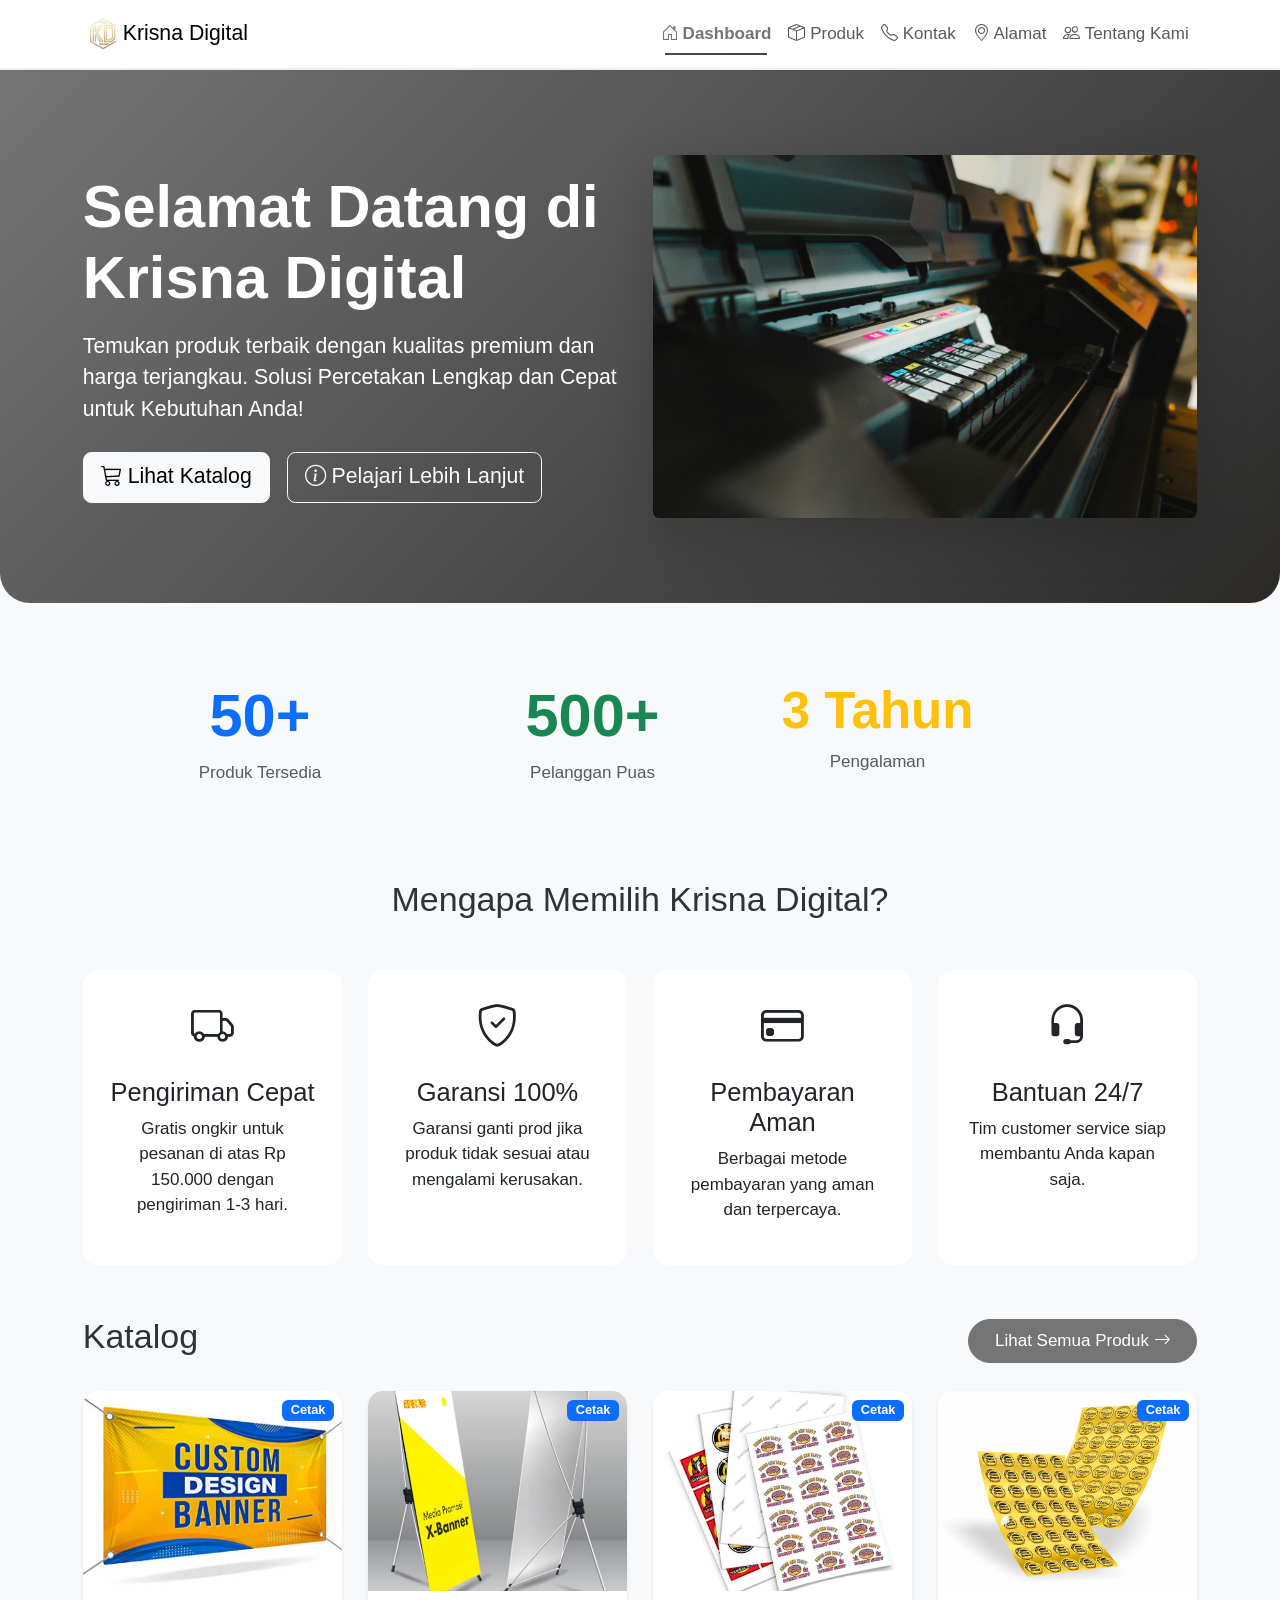
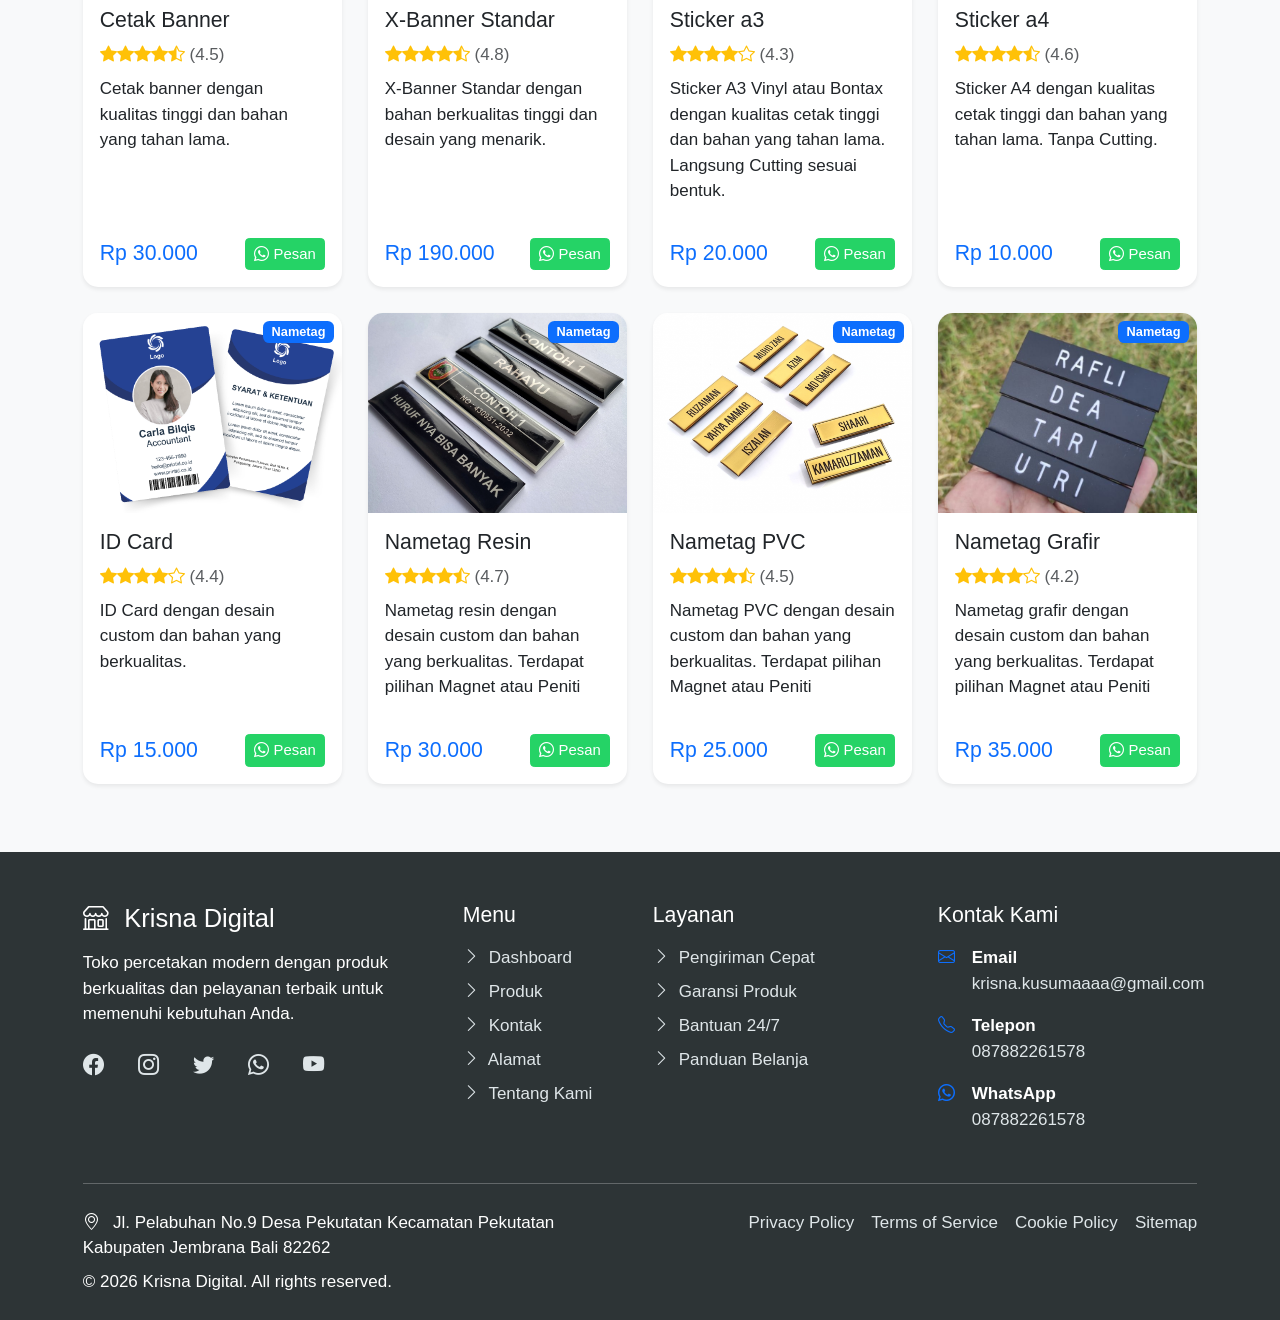
==== index.html @ 3eef27c8 "first commit" ====
<!DOCTYPE html>
<html lang="id">
<head>
    <meta charset="UTF-8">
    <meta name="viewport" content="width=device-width, initial-scale=1.0">
    <title>Dashboard - Krisna Digital</title>

    <!-- Bootstrap 5 CSS -->
    <link href="https://cdn.jsdelivr.net/npm/bootstrap@5.3.0-alpha1/dist/css/bootstrap.min.css" rel="stylesheet">
    
    <!-- Bootstrap Icons -->
    <link rel="stylesheet" href="https://cdn.jsdelivr.net/npm/bootstrap-icons@1.10.3/font/bootstrap-icons.css">
    
    <!-- CSS Anda -->
    <link rel="stylesheet" href="assets/css/style.css">
    <link rel="stylesheet" href="assets/css/responsive.css">

    <!-- Favicon -->
    <link rel="icon" type="image/x-icon" href="https://cdn.jsdelivr.net/npm/bootstrap-icons@1.10.3/font/bootstrap-icons.css#shop">
</head>
<body>
  
    
    <!-- Navigation -->
    <div id="navigation-container"></div>
    <div class="navbar-spacer" style="height: 70px;"></div>

    <main>
        <!-- Hero Section -->
        <section class="hero-section">
            <div class="container">
                <div class="row align-items-center">
                    <div class="col-lg-6">
                        <h1 class="display-4 fw-bold mb-3">Selamat Datang di Krisna Digital</h1>
                        <p class="lead mb-4">Temukan produk terbaik dengan kualitas premium dan harga terjangkau. Solusi Percetakan Lengkap dan Cepat untuk Kebutuhan Anda!</p>
                        <div class="d-flex flex-wrap gap-3">
                            <a href="products.html" class="btn btn-light btn-lg">
                                <i class="bi bi-cart3"></i> Lihat Katalog
                            </a>
                            <a href="#features" class="btn btn-outline-light btn-lg">
                                <i class="bi bi-info-circle"></i> Pelajari Lebih Lanjut
                            </a>
                        </div>
                    </div>
                    <div class="col-lg-6 mt-4 mt-lg-0">
                        <div class="position-relative">
                            <img src="images/hero.jpg" 
                                 alt="Hero Image" 
                                 class="img-fluid rounded shadow-lg">
                            <div class="position-absolute bottom-0 start-0 m-4">
                            </div>
                        </div>
                    </div>
                </div>
            </div>
        </section>

        <!-- Stats Section -->
        <section class="container mb-5">
            <div class="row text-center g-4">
                <div class="col-md-4">
                    <div class="card border-0 bg-light p-4">
                        <h2 class="display-4 fw-bold text-primary">50+</h2>
                        <p class="text-muted">Produk Tersedia</p>
                    </div>
                </div>
                <div class="col-md-3">
                    <div class="card border-0 bg-light p-4">
                        <h2 class="display-4 fw-bold text-success">500+</h2>
                        <p class="text-muted">Pelanggan Puas</p>
                    </div>
                </div>
                <div class="col-md-3">
                    <div class="card border-0 bg-light p-4">
                        <h2 class="display-5 fw-bold text-warning">3 Tahun</h2>
                        <p class="text-muted">Pengalaman</p>
                    </div>
                </div>
            </div>
        </section>

        <!-- Features Section -->
        <section id="features" class="container mb-5">
            <h2 class="text-center mb-5">Mengapa Memilih Krisna Digital?</h2>
            <div class="row g-4">
                <div class="col-md-3">
                    <div class="card feature-card text-center p-4">
                        <div class="card-icon">
                            <i class="bi bi-truck"></i>
                        </div>
                        <h4>Pengiriman Cepat</h4>
                        <p>Gratis ongkir untuk pesanan di atas Rp 150.000 dengan pengiriman 1-3 hari.</p>
                    </div>
                </div>
                <div class="col-md-3">
                    <div class="card feature-card text-center p-4">
                        <div class="card-icon">
                            <i class="bi bi-shield-check"></i>
                        </div>
                        <h4>Garansi 100%</h4>
                        <p>Garansi ganti prod jika produk tidak sesuai atau mengalami kerusakan.</p>
                    </div>
                </div>
                <div class="col-md-3">
                    <div class="card feature-card text-center p-4">
                        <div class="card-icon">
                            <i class="bi bi-credit-card"></i>
                        </div>
                        <h4>Pembayaran Aman</h4>
                        <p>Berbagai metode pembayaran yang aman dan terpercaya.</p>
                    </div>
                </div>
                <div class="col-md-3">
                    <div class="card feature-card text-center p-4">
                        <div class="card-icon">
                            <i class="bi bi-headset"></i>
                        </div>
                        <h4>Bantuan 24/7</h4>
                        <p>Tim customer service siap membantu Anda kapan saja.</p>
                    </div>
                </div>
            </div>
        </section>

        <!-- Featured Products -->
        <section class="container mb-5">
            <div class="d-flex justify-content-between align-items-center mb-4">
                <h2>Katalog</h2>
                <a href="products.html" class="btn btn-primary">
                    Lihat Semua Produk <i class="bi bi-arrow-right"></i>
                </a>
            </div>
            <div class="row g-4" id="featuredProducts">
                <!-- Produk akan di-load via JavaScript -->
            </div>
        </section>
    </main>

    
    <!-- Include Footer -->
    <div id="footer-container"></div>

    <!-- Bootstrap JS Bundle -->
    <script src="https://cdn.jsdelivr.net/npm/bootstrap@5.3.0-alpha1/dist/js/bootstrap.bundle.min.js"></script>
    
    <!-- Custom JS -->
    <script src="assets/js/main.js"></script>
    <!-- WhatsApp Configuration -->
<script src="assets/js/whatsapp-config.js"></script>
    <!-- Setelah main.js -->
    <script src="assets/js/navbar.js"></script>
    
    <!-- Dashboard-specific JS -->
    <script>
        // Di script section index.html (bagian featured products)
        document.addEventListener('DOMContentLoaded', function() {
            const featuredProductsContainer = document.getElementById('featuredProducts');
            if (featuredProductsContainer) {
                // Ambil 8 produk pertama
                const featuredProducts = products.slice(0, 8);
                
                featuredProductsContainer.innerHTML = featuredProducts.map(product => `
                    <div class="col-md-3">
                        <div class="card product-card shadow-sm h-100">
                            <div class="position-relative">
                                <img src="${product.image}" class="product-img" alt="${product.name}"
                                    onerror="this.onerror=null; this.src='https://via.placeholder.com/500x500/e0e0e0/333333?text=No+Image';">
                                <span class="badge position-absolute top-0 end-0 m-2 ${product.category === 'Cetak' ? 'bg-primary' : product.category === 'Nametag' ? 'bg-primary' : product.category === 'Layanan' ? 'bg-success' : product.category === 'Fotografi' ? 'bg-warning' : 'bg-info'}">
                                    ${product.category}
                                </span>
                            </div>
                            <div class="card-body d-flex flex-column">
                                <h5 class="card-title">${product.name}</h5>
                                <div class="mb-2">
                                    ${generateRatingStars(product.rating)}
                                </div>
                                <p class="card-text flex-grow-1">${product.description}</p>
                                <div class="d-flex justify-content-between align-items-center mt-auto pt-3">
                                    <h5 class="text-primary mb-0">${formatRupiah(product.price)}</h5>
                                    <button class="btn btn-success btn-sm btn-buy" data-product-id="${product.id}">
                                        <i class="bi bi-whatsapp"></i> Pesan
                                    </button>
                                </div>
                            </div>
                        </div>
                    </div>
                `).join('');
            }
        });
    </script>
    <!-- Load Components -->
    <script>
        // Load header, navigation and footer components
        document.addEventListener('DOMContentLoaded', function() {
           
            // Load navigation
            fetch('pages/navigation.html')
                .then(response => response.text())
                .then(data => {
                    document.getElementById('navigation-container').innerHTML = data;
                    updateNavbarActiveState();
                })
                .catch(error => console.error('Error loading navigation:', error));
            
            // Load footer
            fetch('pages/footer.html')
                .then(response => response.text())
                .then(data => {
                    document.getElementById('footer-container').innerHTML = data;
                })
                .catch(error => console.error('Error loading footer:', error));
        });
    </script>
  

</body>
</html>
---- assets/css/style.css ----
/* :root {
    --primary-color: #3c28f5;
    --secondary-color: #e2a82b;
    --accent-color: #fd79a8;
    --success-color: #00b894;
    --light-color: #f9f7fe;
    --dark-color: #2d3436;
} */

body {
    font-family: 'Segoe UI', Tahoma, Geneva, Verdana, sans-serif;
    background-color: #f8f9fa;
    color: var(--dark-color);
}


/* Pindahkan semua style CSS dari tag <style> ke file ini */
        :root {
            --primary-color: #757575;
            --secondary-color: #2b2a29;
            --accent-color: #fd79a8;
            --success-color: #00b894;
            --light-color: #f9f7fe;
            --dark-color: #2d3436;
        }
        
        body {
            font-family: 'Segoe UI', Tahoma, Geneva, Verdana, sans-serif;
            background-color: #f8f9fa;
            color: var(--dark-color);
        }
        
        /* ============================================
   NAVBAR STICKY STYLES
   ============================================ */

/* Navbar sticky */
.navbar.sticky-top {
    position: sticky;
    top: 0;
    z-index: 1030;
    transition: all 0.3s ease;
    backdrop-filter: blur(10px);
    -webkit-backdrop-filter: blur(10px);
}

/* Efek glassmorphism saat scroll */
.navbar.scrolled {
    background-color: rgba(255, 255, 255, 0.95) !important;
    box-shadow: 0 4px 20px rgba(0, 0, 0, 0.1);
    border-bottom: 1px solid rgba(0, 0, 0, 0.05);
}

/* Smooth transition */
.navbar {
    transition: all 0.3s ease-in-out;
}

/* Navbar shrink effect */
.navbar.shrink {
    padding-top: 0.5rem !important;
    padding-bottom: 0.5rem !important;
}

.navbar.shrink .navbar-brand {
    font-size: 1.5rem;
    transition: font-size 0.3s ease;
}

.navbar.shrink .nav-link {
    font-size: 0.95rem;
    transition: font-size 0.3s ease;
}

/* Navbar brand animation */
.navbar-brand {
    transition: all 0.3s ease;
    display: flex;
    align-items: center;
}

.navbar-brand i {
    transition: all 0.3s ease;
}

.navbar.shrink .navbar-brand i {
    font-size: 1.5rem;
}

/* Navbar link hover effect */
.nav-link {
    position: relative;
    transition: all 0.3s ease;
}

.nav-link::after {
    content: '';
    position: absolute;
    bottom: 0;
    left: 50%;
    width: 0;
    height: 2px;
    background-color: var(--primary-color);
    transition: all 0.3s ease;
    transform: translateX(-50%);
}

.nav-link:hover::after,
.nav-link.active::after {
    width: 80%;
}

/* Cart button animation */
.btn-outline-primary {
    transition: all 0.3s ease;
}

.btn-outline-primary:hover {
    transform: translateY(-2px);
    box-shadow: 0 4px 12px rgba(108, 92, 231, 0.2);
}

/* Navbar toggler animation */
.navbar-toggler {
    transition: all 0.3s ease;
    border: none;
    padding: 0.5rem;
}

.navbar-toggler:focus {
    box-shadow: 0 0 0 2px rgba(108, 92, 231, 0.25);
}

/* Navbar collapse animation */
.navbar-collapse.collapsing,
.navbar-collapse.show {
    transition: all 0.3s ease;
}

/* ============================================
   RESPONSIVE NAVBAR STICKY
   ============================================ */

@media (max-width: 991.98px) {
    .navbar-collapse {
        background-color: white;
        padding: 1rem;
        border-radius: 10px;
        box-shadow: 0 5px 15px rgba(0, 0, 0, 0.1);
        margin-top: 0.5rem;
    }
    
    .nav-link {
        padding: 0.75rem 1rem !important;
        border-radius: 8px;
        margin-bottom: 0.25rem;
    }
    
    .nav-link:hover {
        background-color: rgba(108, 92, 231, 0.1);
    }
    
    .nav-link::after {
        display: none;
    }
    
    .navbar.shrink .navbar-brand {
        font-size: 1.3rem;
    }
}

/* Fix untuk mobile */
@media (max-width: 767.98px) {
    .navbar {
        padding: 0.75rem 0;
    }
    
    .navbar.shrink {
        padding-top: 0.4rem !important;
        padding-bottom: 0.4rem !important;
    }
    
    .navbar-spacer {
        height: 60px !important;
    }
    
    .navbar.shrink ~ .navbar-spacer {
        height: 55px !important;
    }
}

/* Fix untuk tablet */
@media (min-width: 768px) and (max-width: 991.98px) {
    .navbar-spacer {
        height: 65px;
    }
    
    .navbar.shrink ~ .navbar-spacer {
        height: 60px;
    }
}
        
        .hero-section {
            background: linear-gradient(135deg, var(--primary-color), var(--secondary-color));
            color: white;
            padding: 5rem 0;
            border-radius: 0 0 30px 30px;
            margin-bottom: 3rem;
        }
        
        .feature-card {
            border: none;
            border-radius: 15px;
            transition: transform 0.3s, box-shadow 0.3s;
            background-color: white;
            height: 100%;
        }
        
        .feature-card:hover {
            transform: translateY(-10px);
            box-shadow: 0 10px 25px rgba(0,0,0,0.1);
        }
        
        .card-icon {
            font-size: 2.5rem;
            margin-bottom: 1rem;
        }
        
        .product-card {
            border: none;
            border-radius: 15px;
            overflow: hidden;
            transition: transform 0.3s;
            background-color: white;
            height: 100%;
        }
        
        .product-card:hover {
            transform: translateY(-5px);
        }
        
        .product-img {
            height: 200px;
            object-fit: cover;
            width: 100%;
        }
        
        .btn-primary {
            background-color: var(--primary-color);
            border-color: var(--primary-color);
            padding: 0.5rem 1.5rem;
            border-radius: 50px;
        }
        
        .btn-primary:hover {
            background-color: #5b4bd8;
            border-color: #5b4bd8;
        }
        
        .btn-accent {
            background-color: var(--accent-color);
            border-color: var(--accent-color);
            color: white;
            padding: 0.5rem 1.5rem;
            border-radius: 50px;
        }
        
        .btn-accent:hover {
            background-color: #e84393;
            border-color: #e84393;
            color: white;
        }
        
        .page-header {
            background: linear-gradient(135deg, var(--primary-color), var(--secondary-color));
            color: white;
            padding: 3rem 0;
            border-radius: 0 0 20px 20px;
            margin-bottom: 3rem;
        }
        
        .contact-form {
            background-color: white;
            padding: 2rem;
            border-radius: 15px;
            box-shadow: 0 5px 15px rgba(0,0,0,0.05);
        }
        
        .address-card {
            border-left: 5px solid var(--primary-color);
            border-radius: 10px;
        }
        
        .about-icon {
            font-size: 3rem;
            color: var(--primary-color);
            margin-bottom: 1.5rem;
        }
        
        .team-member {
            text-align: center;
            margin-bottom: 2rem;
        }
        
        .team-img {
            width: 150px;
            height: 150px;
            object-fit: cover;
            border-radius: 50%;
            border: 5px solid var(--light-color);
            margin-bottom: 1rem;
        }
        
        footer {
            background-color: var(--dark-color);
            color: white;
            padding: 3rem 0 1.5rem;
            margin-top: 4rem;
        }
        
        .footer-link {
            color: #dfe6e9;
            text-decoration: none;
            transition: color 0.2s;
        }
        
        .footer-link:hover {
            color:#747474 ;
        }
        
        .social-icon {
            font-size: 1.5rem;
            margin-right: 1rem;
            color: #dfe6e9;
        }
        
        /* Active page indicator in navbar */
        .nav-link.active {
            color: var(--primary-color) !important;
            font-weight: 600;
        }
        
        /* Responsive adjustments */
        @media (max-width: 768px) {
            .hero-section {
                padding: 3rem 0;
                border-radius: 0 0 20px 20px;
            }
            
            .display-4 {
                font-size: 2.5rem;
            }
        }


        /* ============================================
   PAGINATION STYLES
   ============================================ */

.pagination {
    margin-bottom: 0;
}

.page-link {
    color: var(--primary-color);
    border: 1px solid var(--gray-color);
    margin: 0 2px;
    border-radius: 8px !important;
    transition: all 0.3s ease;
    padding: 0.5rem 0.75rem;
    min-width: 40px;
    text-align: center;
}

.page-link:hover {
    color: white;
    background-color: var(--primary-color);
    border-color: var(--primary-color);
    transform: translateY(-2px);
    box-shadow: 0 4px 8px rgba(108, 92, 231, 0.2);
}

.page-item.active .page-link {
    background-color: var(--primary-color);
    border-color: var(--primary-color);
    color: white;
    box-shadow: 0 4px 8px rgba(108, 92, 231, 0.2);
}

.page-item.disabled .page-link {
    color: #6c757d;
    background-color: var(--light-color);
    border-color: var(--gray-color);
    opacity: 0.6;
}

/* Responsive pagination */
@media (max-width: 768px) {
    .pagination {
        flex-wrap: wrap;
        justify-content: center;
    }
    
    .page-link {
        padding: 0.375rem 0.5rem;
        font-size: 0.875rem;
        margin: 2px;
    }
}

/* Pagination info */
#pageInfo {
    font-size: 0.875rem;
    opacity: 0.8;
}

/* Items per page selector */
#itemsPerPage {
    max-width: 100px;
}

/* Product counter */
#productCounter {
    font-size: 0.95rem;
    color: var(--dark-color);
    font-weight: 500;
}

@media (max-width: 768px) {
    #productCounter {
        text-align: center;
        margin-bottom: 1rem;
    }
    
    .d-flex.justify-content-between.align-items-center {
        flex-direction: column;
        gap: 1rem;
    }
}

/* WhatsApp button style */
.btn-success {
    background-color: #25D366 !important;
    border-color: #25D366 !important;
}

.btn-success:hover {
    background-color: #1da851 !important;
    border-color: #1da851 !important;
    transform: translateY(-2px);
    box-shadow: 0 4px 12px rgba(37, 211, 102, 0.3);
}

/* Stok habis button */
.btn-secondary:disabled {
    opacity: 0.6;
    cursor: not-allowed;
}
---- assets/css/responsive.css ----
/* ============================================
   RESPONSIVE CSS
   ============================================ */

/* Extra Small Devices (Phones, less than 576px) */
@media (max-width: 575.98px) {
    /* Typography */
    .display-4 {
        font-size: 2rem !important;
    }
    
    h1 {
        font-size: 1.75rem !important;
    }
    
    h2 {
        font-size: 1.5rem !important;
    }
    
    h3 {
        font-size: 1.25rem !important;
    }
    
    .lead {
        font-size: 1rem !important;
    }
    
    /* Navigation */
    .navbar-brand {
        font-size: 1.5rem;
    }
    
    .navbar-nav {
        text-align: center;
        margin-top: 1rem;
    }
    
    .nav-link {
        padding: 0.75rem 0 !important;
        justify-content: center;
    }
    
    /* Hero Section */
    .hero-section {
        padding: 2rem 0 !important;
        border-radius: 0 0 15px 15px !important;
    }
    
    .hero-section .btn {
        width: 100%;
        margin-bottom: 0.5rem;
    }
    
    /* Cards */
    .feature-card,
    .product-card,
    .address-card {
        margin-bottom: 1rem;
    }
    
    .product-img {
        height: 150px !important;
    }
    
    /* Buttons */
    .btn {
        width: 100%;
        margin-bottom: 0.5rem;
    }
    
    .btn-group {
        flex-direction: column;
        width: 100%;
    }
    
    .btn-group .btn {
        border-radius: 10px !important;
        margin-bottom: 0.5rem;
    }
    
    /* Forms */
    .contact-form {
        padding: 1.5rem !important;
    }
    
    /* Footer */
    footer {
        padding: 2rem 0 1rem !important;
    }
    
    footer .row > div {
        margin-bottom: 1.5rem;
    }
    
    /* Team */
    .team-img {
        width: 120px !important;
        height: 120px !important;
    }
}

/* Small Devices (Landscape Phones, 576px and up) */
@media (min-width: 576px) and (max-width: 767.98px) {
    .display-4 {
        font-size: 2.25rem;
    }
    
    .hero-section {
        padding: 3rem 0;
    }
    
    .product-img {
        height: 180px;
    }
    
    .team-img {
        width: 140px;
        height: 140px;
    }
}

/* Medium Devices (Tablets, 768px and up) */
@media (min-width: 768px) and (max-width: 991.98px) {
    .display-4 {
        font-size: 2.5rem;
    }
    
    .navbar-nav .nav-link {
        padding: 0.5rem 0.75rem !important;
    }
    
    /* Adjust product grid for tablets */
    .col-md-3 {
        flex: 0 0 50%;
        max-width: 50%;
    }
    
    .product-img {
        height: 180px;
    }
}

/* Large Devices (Desktops, 992px and up) */
@media (min-width: 992px) and (max-width: 1199.98px) {
    /* Desktop adjustments */
    .container {
        max-width: 960px;
    }
    
    .product-img {
        height: 180px;
    }
}

/* Extra Large Devices (Large Desktops, 1200px and up) */
@media (min-width: 1200px) {
    .container {
        max-width: 1140px;
    }
}

/* ============================================
   PRINT STYLES
   ============================================ */
@media print {
    /* Hide unnecessary elements for printing */
    .navbar,
    footer,
    .btn,
    .product-card .btn-buy,
    .contact-form button,
    .hero-section .btn {
        display: none !important;
    }
    
    /* Improve print layout */
    body {
        font-size: 12pt;
        color: #000;
        background: #fff;
    }
    
    .container {
        width: 100%;
        max-width: 100%;
    }
    
    .page-header {
        background: #fff !important;
        color: #000 !important;
        border-bottom: 2px solid #000;
    }
    
    /* Cards for print */
    .card {
        border: 1px solid #000 !important;
        box-shadow: none !important;
    }
    
    /* Links for print */
    a {
        color: #000 !important;
        text-decoration: underline;
    }
    
    /* Show URLs after links */
    a[href]:after {
        content: " (" attr(href) ")";
        font-size: 0.9em;
        font-weight: normal;
    }
    
    /* Don't show URLs for internal links */
    a[href^="#"]:after,
    a[href^="javascript:"]:after {
        content: "";
    }
}



/* ============================================
   HIGH CONTRAST MODE
   ============================================ */
@media (prefers-contrast: high) {
    :root {
        --primary-color: #0000ff;
        --secondary-color: #ff0000;
    }
    
    body {
        color: #000;
        background: #fff;
    }
    
    .btn {
        border: 2px solid #000;
    }
}

/* ============================================
   REDUCED MOTION
   ============================================ */
@media (prefers-reduced-motion: reduce) {
    *,
    *::before,
    *::after {
        animation-duration: 0.01ms !important;
        animation-iteration-count: 1 !important;
        transition-duration: 0.01ms !important;
        scroll-behavior: auto !important;
    }
    
    .feature-card:hover,
    .product-card:hover {
        transform: none !important;
    }
}

/* ============================================
   ORIENTATION SPECIFIC STYLES
   ============================================ */
/* Portrait */
@media (orientation: portrait) {
    .hero-section {
        padding: 3rem 0;
    }
}

/* Landscape */
@media (orientation: landscape) and (max-height: 500px) {
    .navbar {
        position: static !important;
    }
    
    .hero-section {
        padding: 2rem 0;
        min-height: auto;
    }
}

/* ============================================
   SPECIFIC DEVICE FIXES
   ============================================ */
/* iPhone X/XS/11 Pro notch support */
@supports (padding: max(0px)) {
    body {
        padding-left: min(0vmin, env(safe-area-inset-left));
        padding-right: min(0vmin, env(safe-area-inset-right));
    }
    
    .navbar {
        padding-left: max(1rem, env(safe-area-inset-left));
        padding-right: max(1rem, env(safe-area-inset-right));
    }
}

/* Fix for iOS form elements */
input,
textarea,
select {
    appearance: none;
    -webkit-appearance: none;
    -moz-appearance: none;
    border-radius: 10px;
}

/* Fix for Chrome autofill background */
input:-webkit-autofill,
input:-webkit-autofill:hover,
input:-webkit-autofill:focus,
textarea:-webkit-autofill,
textarea:-webkit-autofill:hover,
textarea:-webkit-autofill:focus,
select:-webkit-autofill,
select:-webkit-autofill:hover,
select:-webkit-autofill:focus {
    -webkit-box-shadow: 0 0 0px 1000px white inset !important;
    transition: background-color 5000s ease-in-out 0s;
}

@media (prefers-color-scheme: dark) {
    input:-webkit-autofill,
    input:-webkit-autofill:hover,
    input:-webkit-autofill:focus {
        -webkit-box-shadow: 0 0 0px 1000px #2d2d2d inset !important;
        -webkit-text-fill-color: #e0e0e0 !important;
    }
}

/* ============================================
   UTILITY CLASSES FOR RESPONSIVE
   ============================================ */
.text-center-xs {
    text-align: center;
}

@media (min-width: 768px) {
    .text-center-xs {
        text-align: left;
    }
}

.hide-on-mobile {
    display: none;
}

@media (min-width: 768px) {
    .hide-on-mobile {
        display: block;
    }
    
    .hide-on-desktop {
        display: none;
    }
}

/* ============================================
   GRID GAP FIXES
   ============================================ */
.row.gap-1 {
    margin-left: -0.25rem;
    margin-right: -0.25rem;
}

.row.gap-1 > [class*="col-"] {
    padding-left: 0.25rem;
    padding-right: 0.25rem;
}

.row.gap-2 {
    margin-left: -0.5rem;
    margin-right: -0.5rem;
}

.row.gap-2 > [class*="col-"] {
    padding-left: 0.5rem;
    padding-right: 0.5rem;
}

.row.gap-3 {
    margin-left: -1rem;
    margin-right: -1rem;
}

.row.gap-3 > [class*="col-"] {
    padding-left: 1rem;
    padding-right: 1rem;
}

/* ============================================
   IMAGE RESPONSIVENESS
   ============================================ */
.img-fluid {
    max-width: 100%;
    height: auto;
}

.img-cover {
    object-fit: cover;
    width: 100%;
    height: 100%;
}

.img-contain {
    object-fit: contain;
    width: 100%;
    height: 100%;
}

/* Aspect ratio containers */
.aspect-ratio-16-9 {
    position: relative;
    padding-bottom: 56.25%; /* 16:9 */
}

.aspect-ratio-4-3 {
    position: relative;
    padding-bottom: 75%; /* 4:3 */
}

.aspect-ratio-1-1 {
    position: relative;
    padding-bottom: 100%; /* 1:1 */
}

.aspect-ratio-content {
    position: absolute;
    top: 0;
    left: 0;
    width: 100%;
    height: 100%;
}

/* ============================================
   FONT SIZE ADJUSTMENTS
   ============================================ */
html {
    font-size: 16px;
}

@media (max-width: 767px) {
    html {
        font-size: 14px;
    }
}

@media (min-width: 1200px) {
    html {
        font-size: 17px;
    }
}

/* ============================================
   FORM RESPONSIVENESS
   ============================================ */
.form-row-responsive {
    display: flex;
    flex-wrap: wrap;
    margin-left: -0.5rem;
    margin-right: -0.5rem;
}

.form-col-responsive {
    padding-left: 0.5rem;
    padding-right: 0.5rem;
    flex: 0 0 100%;
    max-width: 100%;
}

@media (min-width: 768px) {
    .form-col-responsive {
        flex: 0 0 50%;
        max-width: 50%;
    }
}

/* ============================================
   TABLE RESPONSIVENESS
   ============================================ */
.table-responsive {
    display: block;
    width: 100%;
    overflow-x: auto;
    -webkit-overflow-scrolling: touch;
}

.table-responsive table {
    min-width: 600px;
}

/* ============================================
   CUSTOM SCROLLBAR
   ============================================ */
@media (min-width: 768px) {
    ::-webkit-scrollbar {
        width: 10px;
        height: 10px;
    }
    
    ::-webkit-scrollbar-track {
        background: #f1f1f1;
        border-radius: 5px;
    }
    
    ::-webkit-scrollbar-thumb {
        background: var(--primary-color);
        border-radius: 5px;
    }
    
    ::-webkit-scrollbar-thumb:hover {
        background: #a1a1a1;
    }
}
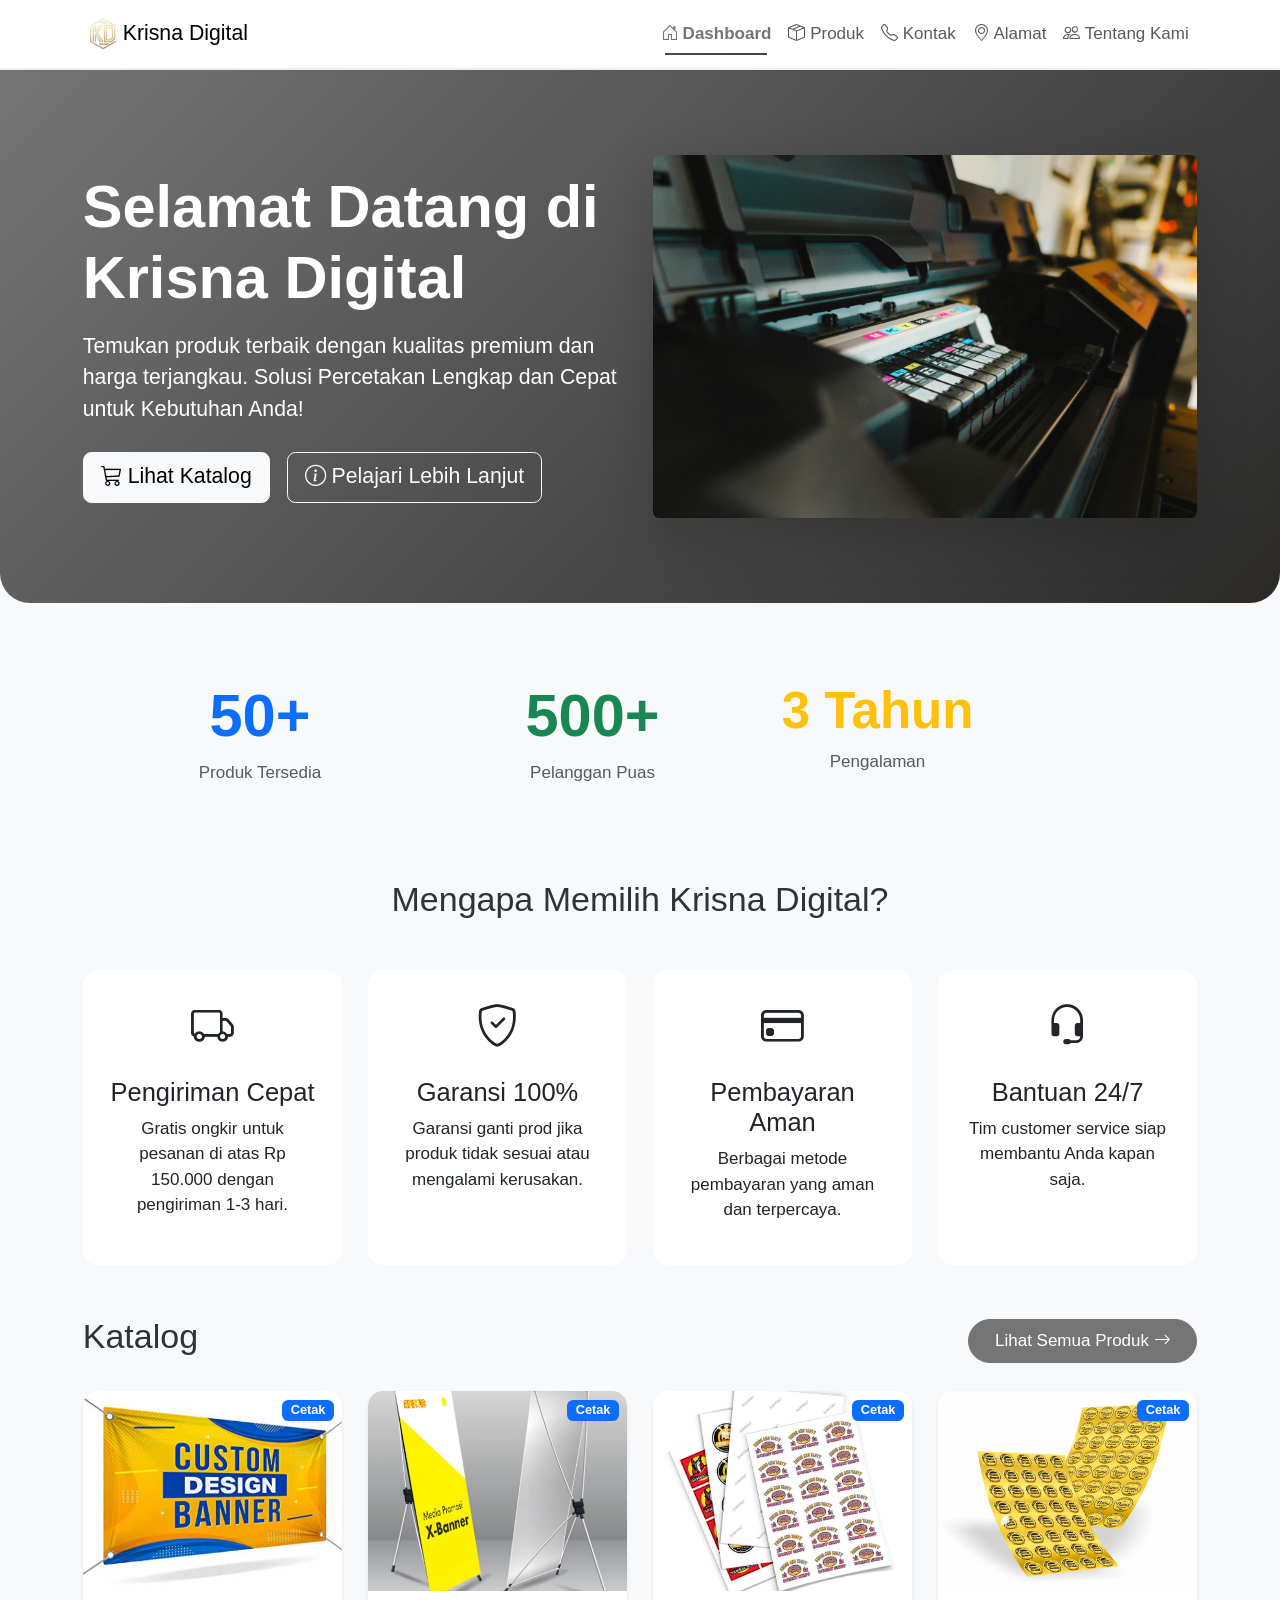
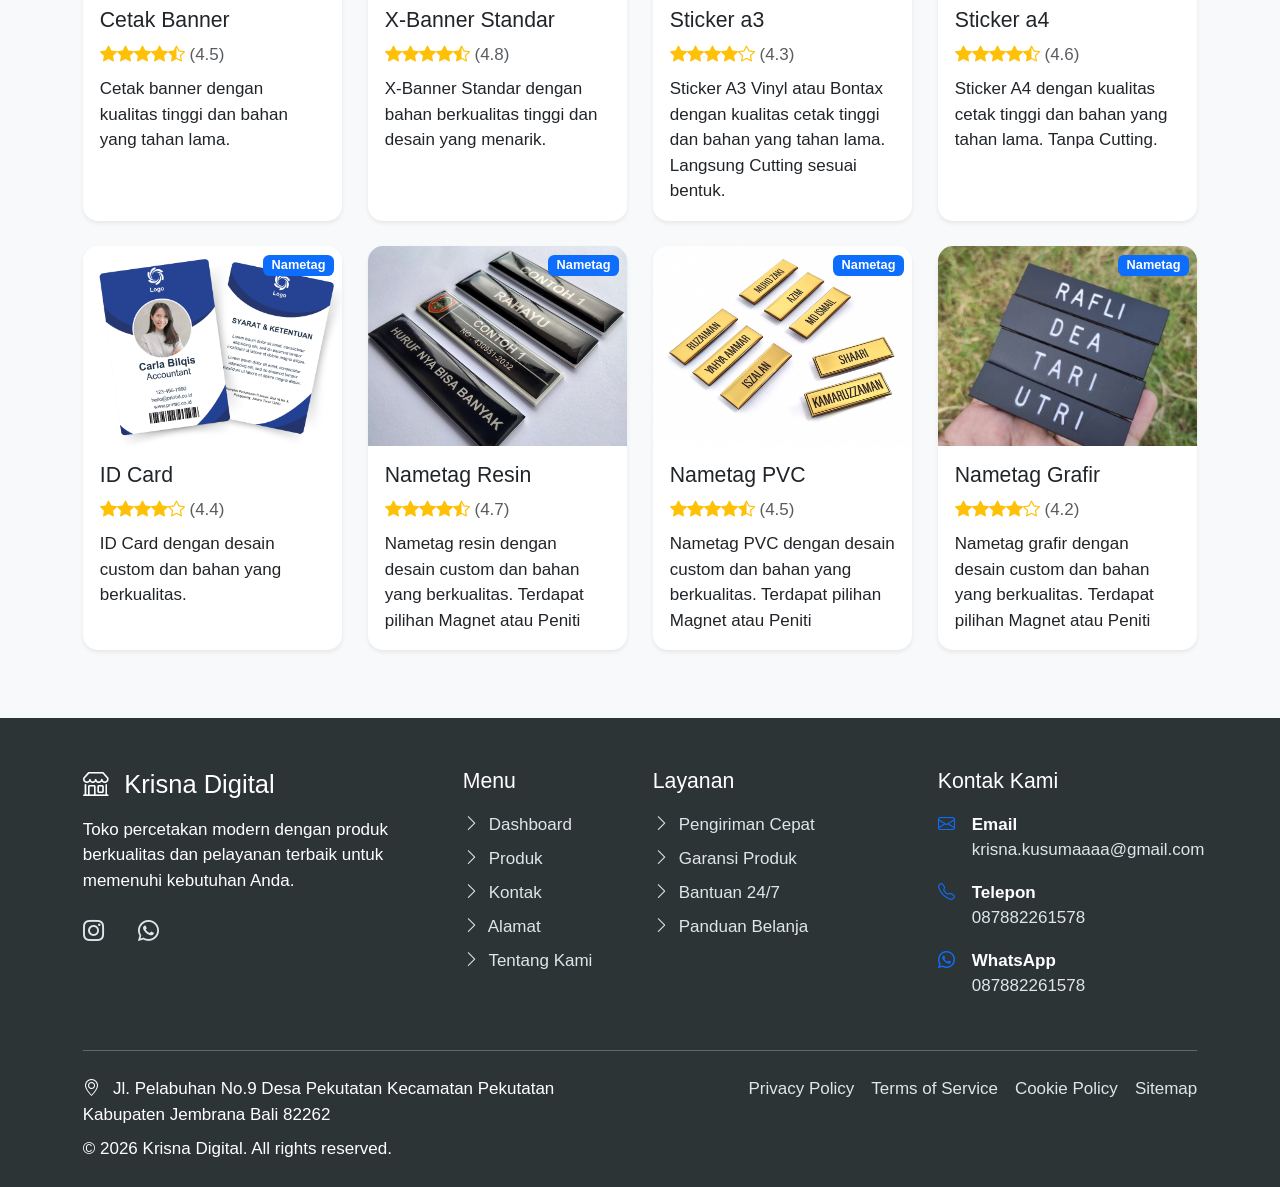
==== commit b1446979: "update 2026" ====
--- a/index.html
+++ b/index.html
@@ -83,7 +83,7 @@
         <section id="features" class="container mb-5">
             <h2 class="text-center mb-5">Mengapa Memilih Krisna Digital?</h2>
             <div class="row g-4">
-                <div class="col-md-3">
+                <div class="col-6 col-md-3">
                     <div class="card feature-card text-center p-4">
                         <div class="card-icon">
                             <i class="bi bi-truck"></i>
@@ -92,7 +92,7 @@
                         <p>Gratis ongkir untuk pesanan di atas Rp 150.000 dengan pengiriman 1-3 hari.</p>
                     </div>
                 </div>
-                <div class="col-md-3">
+                <div class="col-6 col-md-3">
                     <div class="card feature-card text-center p-4">
                         <div class="card-icon">
                             <i class="bi bi-shield-check"></i>
@@ -101,7 +101,7 @@
                         <p>Garansi ganti prod jika produk tidak sesuai atau mengalami kerusakan.</p>
                     </div>
                 </div>
-                <div class="col-md-3">
+                <div class="col-6 col-md-3">
                     <div class="card feature-card text-center p-4">
                         <div class="card-icon">
                             <i class="bi bi-credit-card"></i>
@@ -110,7 +110,7 @@
                         <p>Berbagai metode pembayaran yang aman dan terpercaya.</p>
                     </div>
                 </div>
-                <div class="col-md-3">
+                <div class="col-6 col-md-3">
                     <div class="card feature-card text-center p-4">
                         <div class="card-icon">
                             <i class="bi bi-headset"></i>
@@ -160,7 +160,7 @@
                 const featuredProducts = products.slice(0, 8);
                 
                 featuredProductsContainer.innerHTML = featuredProducts.map(product => `
-                    <div class="col-md-3">
+                    <div class="col-3 col-md-3">
                         <div class="card product-card shadow-sm h-100">
                             <div class="position-relative">
                                 <img src="${product.image}" class="product-img" alt="${product.name}"
@@ -175,12 +175,7 @@
                                     ${generateRatingStars(product.rating)}
                                 </div>
                                 <p class="card-text flex-grow-1">${product.description}</p>
-                                <div class="d-flex justify-content-between align-items-center mt-auto pt-3">
-                                    <h5 class="text-primary mb-0">${formatRupiah(product.price)}</h5>
-                                    <button class="btn btn-success btn-sm btn-buy" data-product-id="${product.id}">
-                                        <i class="bi bi-whatsapp"></i> Pesan
-                                    </button>
-                                </div>
+                               
                             </div>
                         </div>
                     </div>
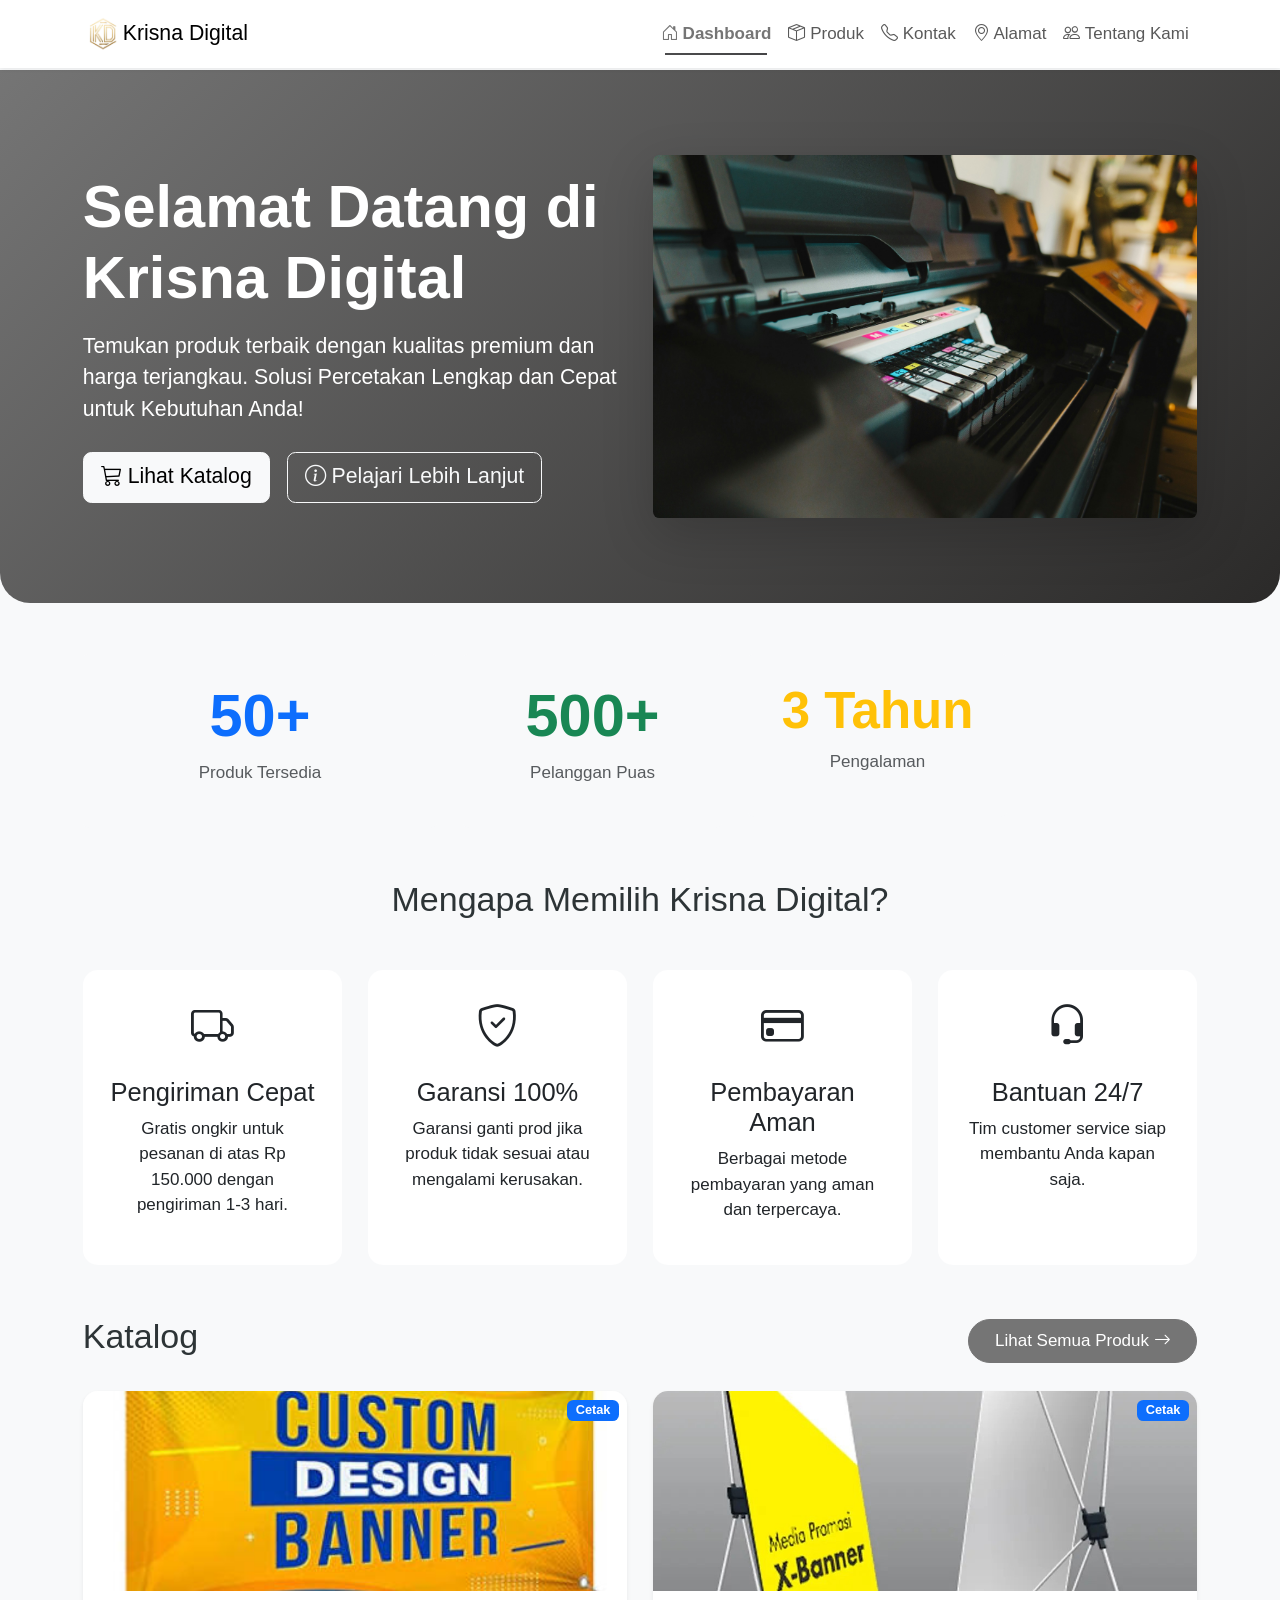
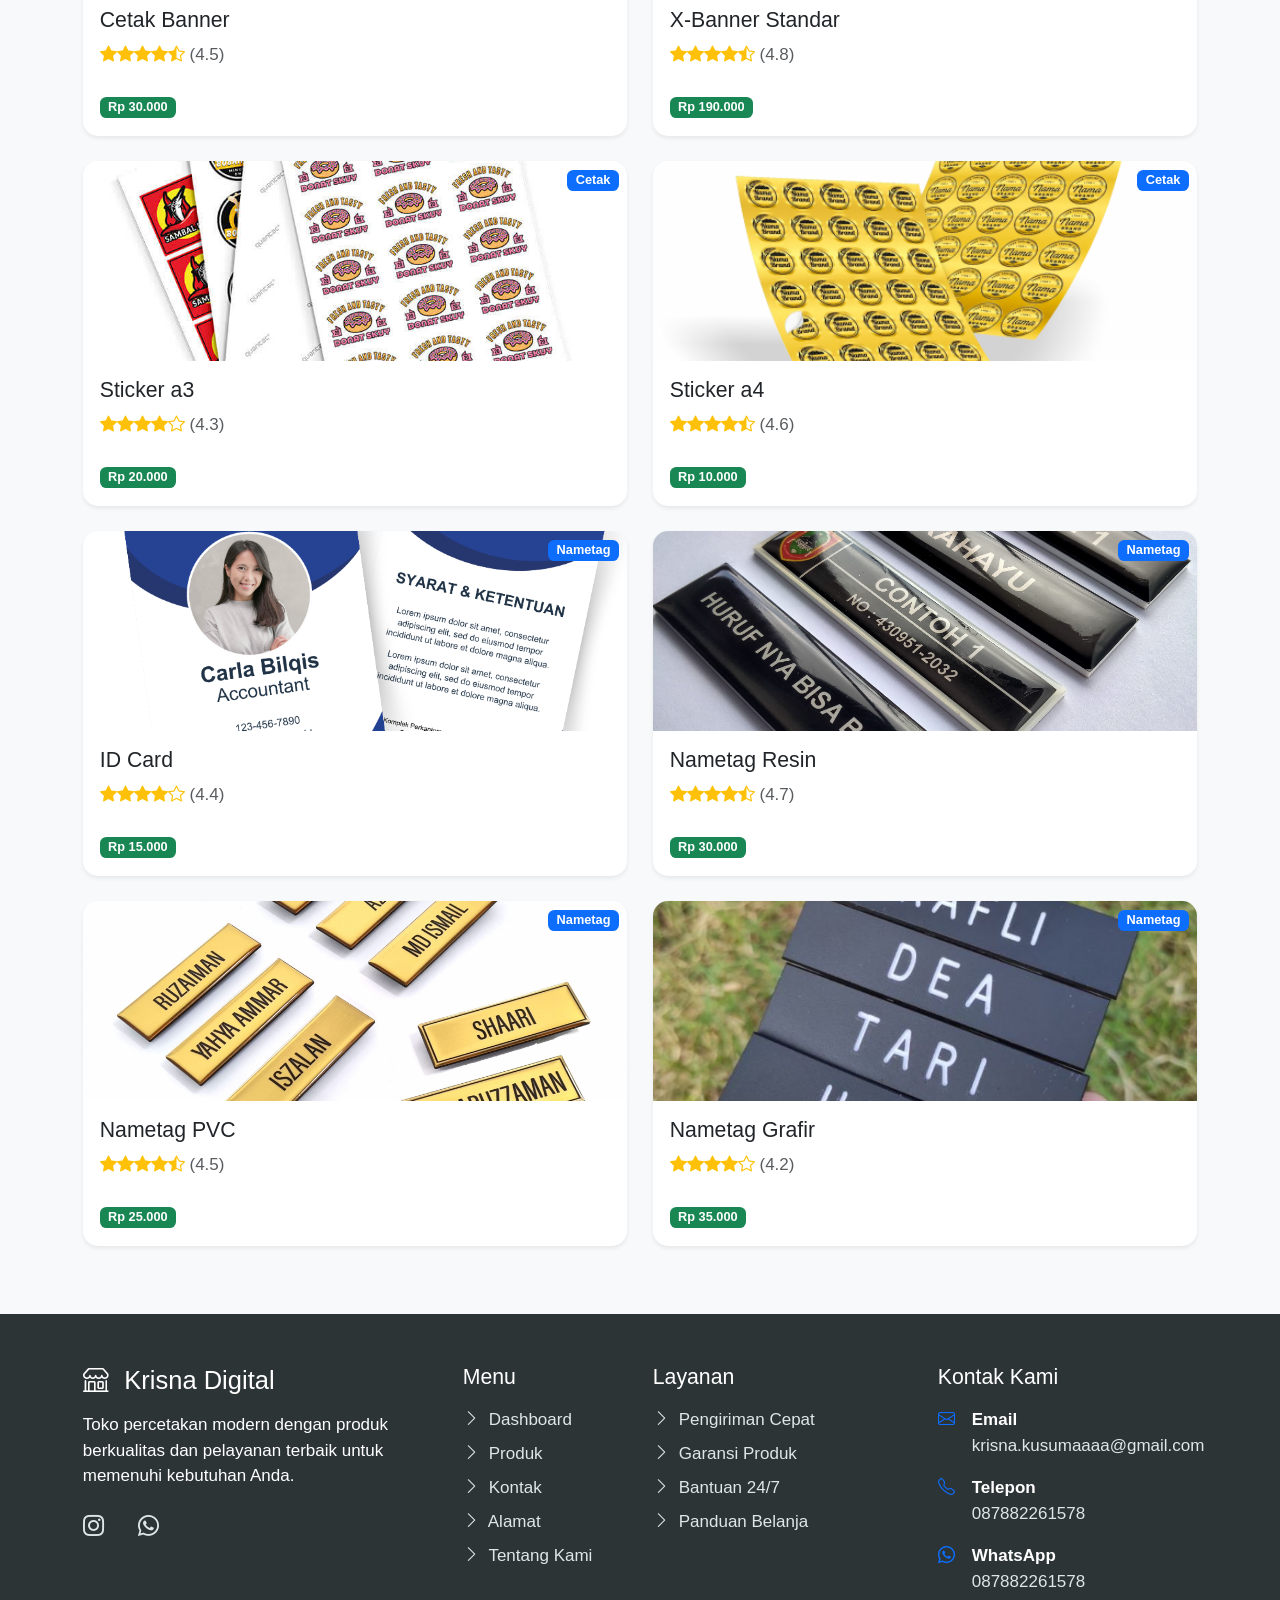
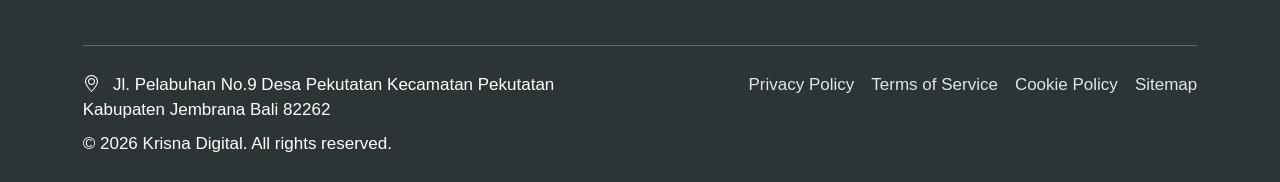
==== commit 4287a78b: "update 4mei" ====
--- a/index.html
+++ b/index.html
@@ -160,7 +160,7 @@
                 const featuredProducts = products.slice(0, 8);
                 
                 featuredProductsContainer.innerHTML = featuredProducts.map(product => `
-                    <div class="col-3 col-md-3">
+                    <div class="col-6 col-md-6">
                         <div class="card product-card shadow-sm h-100">
                             <div class="position-relative">
                                 <img src="${product.image}" class="product-img" alt="${product.name}"
@@ -174,8 +174,9 @@
                                 <div class="mb-2">
                                     ${generateRatingStars(product.rating)}
                                 </div>
-                                <p class="card-text flex-grow-1">${product.description}</p>
-                               
+                                <div class="mt-3">
+                                    <span class="badge bg-success">Rp ${product.price.toLocaleString('id-ID')}</span>
+                                </div>
                             </div>
                         </div>
                     </div>
--- a/assets/css/responsive.css
+++ b/assets/css/responsive.css
@@ -58,8 +58,12 @@
         margin-bottom: 1rem;
     }
     
+    .feature-card {
+        padding: 1rem !important;
+    }
+    
     .product-img {
-        height: 150px !important;
+        height: 120px !important;
     }
     
     /* Buttons */
@@ -85,11 +89,11 @@
     
     /* Footer */
     footer {
-        padding: 2rem 0 1rem !important;
+        padding: 1rem 0 0.5rem !important;
     }
     
     footer .row > div {
-        margin-bottom: 1.5rem;
+        margin-bottom: 1rem;
     }
     
     /* Team */
